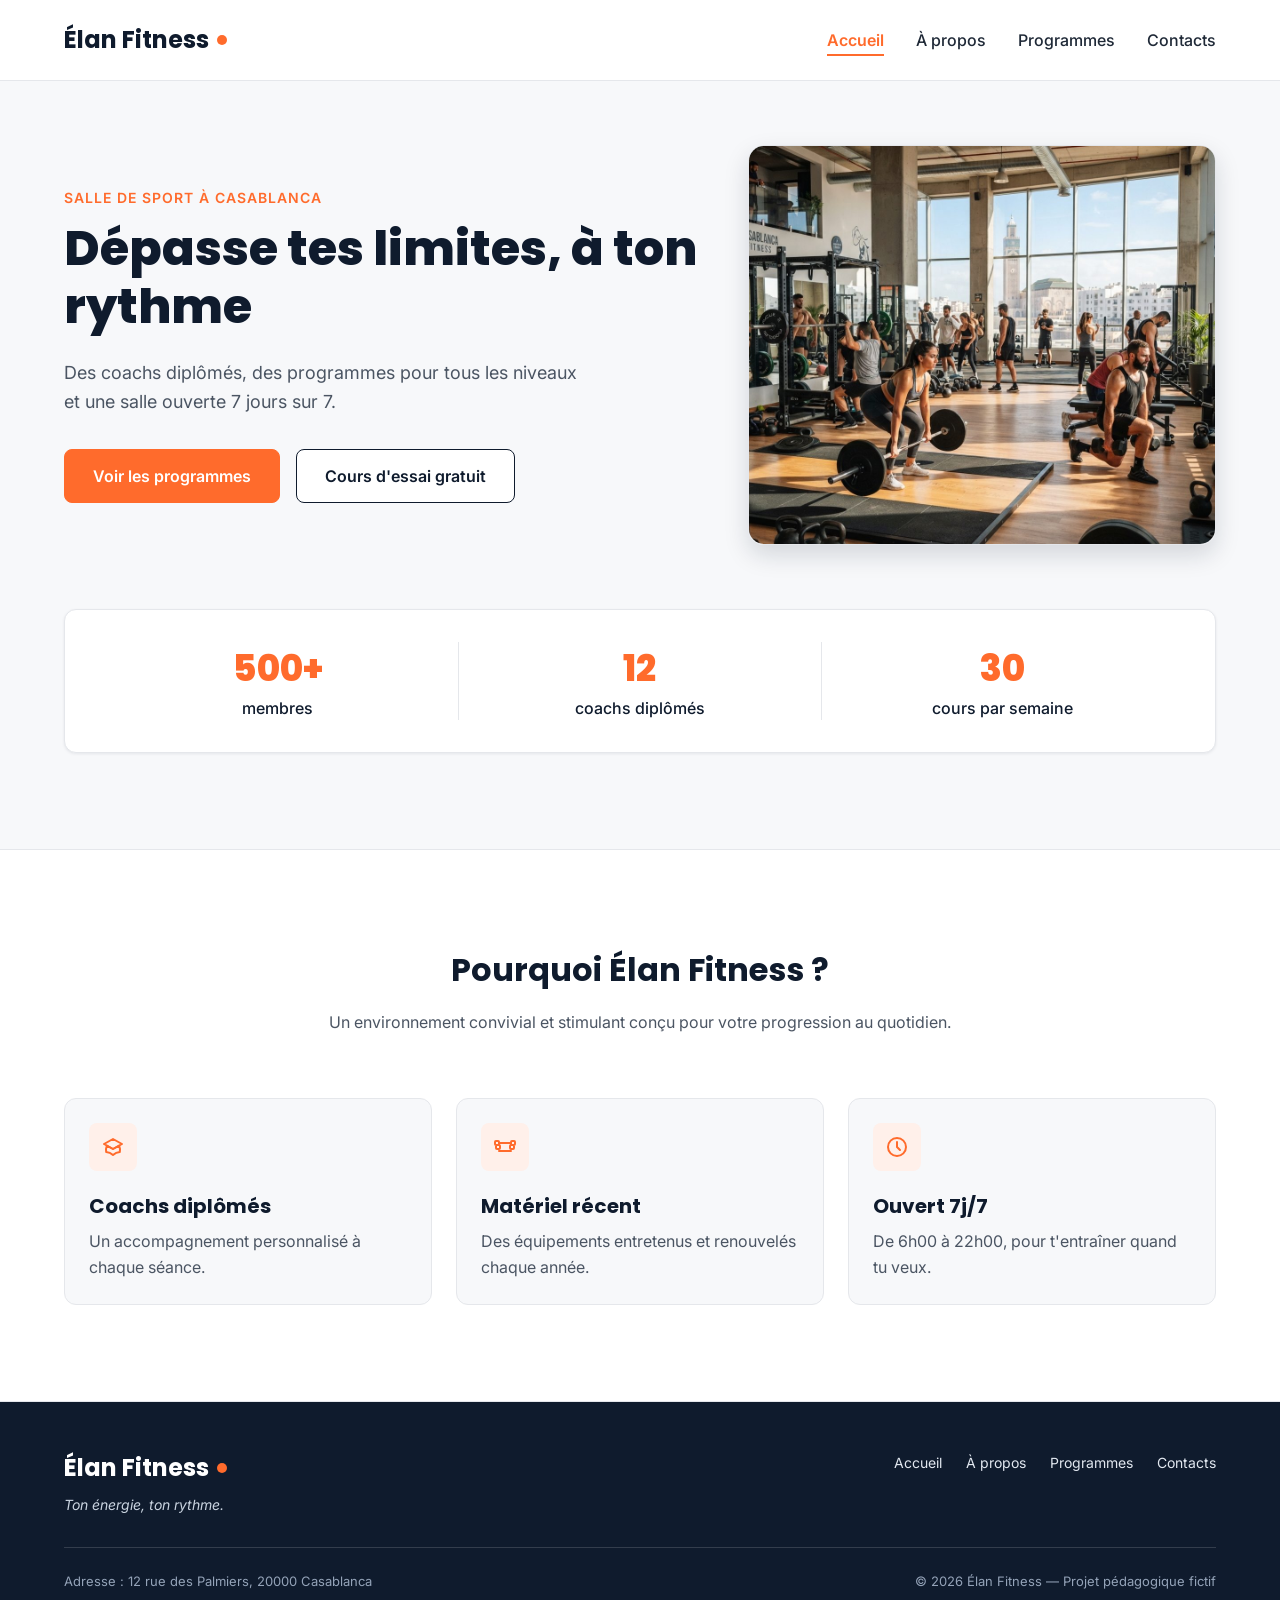
==== index.html @ f140b9de "organize web page into sections" ====
<!DOCTYPE html>
<html lang="fr">
<head>
  <meta charset="UTF-8">
  <meta name="viewport" content="width=device-width, initial-scale=1">
  <meta name="description" content="Élan Fitness, salle de sport à Casablanca : musculation, yoga, cardio et boxe fitness avec des coachs diplômés. Réservez votre cours d'essai gratuit.">
  <title>Élan Fitness | Salle de sport à Casablanca</title>

  <link rel="preconnect" href="https://fonts.googleapis.com">
  <link rel="preconnect" href="https://fonts.gstatic.com" crossorigin>
  <link href="https://fonts.googleapis.com/css2?family=Inter:wght@400;500;600&family=Poppins:wght@600;700;800&display=swap" rel="stylesheet">

  <link rel="stylesheet" href="style.css">
</head>

<body>
  <header class="en-tete">
    <div class="conteneur en-tete-contenu">
      <a href="#accueil" class="logo">Élan Fitness</a>

      <nav aria-label="Navigation principale">
        <ul class="menu">
          <li><a href="#accueil" class="lien-actif">Accueil</a></li>
          <li><a href="apropos.html">À propos</a></li>
          <li><a href="programmes.html">Programmes</a></li>
          <li><a href="contact.html">Contacts</a></li>
        </ul>
      </nav>
    </div>
  </header>

  <main>
    <section id="accueil" class="hero">
      <div class="conteneur">

        <div class="hero-contenu">
          <div class="hero-texte">
            <p class="sur-titre">Salle de sport à Casablanca</p>
            <h1>Dépasse tes limites, à ton rythme</h1>
            <p class="hero-description">
              Des coachs diplômés, des programmes pour tous les niveaux et une salle ouverte 7 jours sur 7.
            </p>
            <div class="boutons">
              <a href="programmes.html" class="bouton bouton-principal">Voir les programmes</a>
              <a href="contact.html" class="bouton bouton-secondaire">Cours d'essai gratuit</a>
            </div>
          </div>

          <img class="hero-image" src="img/hero.jpg" alt="Des personnes s'entraînent dans une salle de sport lumineuse à Casablanca">
        </div>

        <div class="chiffres">
          <div class="chiffre">
            <p class="chiffre-nombre">500+</p>
            <p>membres</p>
          </div>
          <div class="chiffre">
            <p class="chiffre-nombre">12</p>
            <p>coachs diplômés</p>
          </div>
          <div class="chiffre">
            <p class="chiffre-nombre">30</p>
            <p>cours par semaine</p>
          </div>
        </div>

      </div>
    </section>

    <section class="section section-blanche">
      <div class="conteneur">

        <div class="section-titre">
          <h2>Pourquoi Élan Fitness ?</h2>
          <p>Un environnement convivial et stimulant conçu pour votre progression au quotidien.</p>
        </div>

        <div class="cartes">
          <article class="carte carte-avantage">
            <div class="icone"><img src="img/icone-coach.svg" alt=""></div>
            <h3>Coachs diplômés</h3>
            <p>Un accompagnement personnalisé à chaque séance.</p>
          </article>

          <article class="carte carte-avantage">
            <div class="icone"><img src="img/icone-materiel.svg" alt=""></div>
            <h3>Matériel récent</h3>
            <p>Des équipements entretenus et renouvelés chaque année.</p>
          </article>

          <article class="carte carte-avantage">
            <div class="icone"><img src="img/icone-horloge.svg" alt=""></div>
            <h3>Ouvert 7j/7</h3>
            <p>De 6h00 à 22h00, pour t'entraîner quand tu veux.</p>
          </article>
        </div>

      </div>
    </section>

  </main>

  <footer class="pied-de-page">
    <div class="conteneur">

      <div class="pied-haut">
        <div>
          <p class="logo logo-clair">Élan Fitness</p>
          <p class="slogan">Ton énergie, ton rythme.</p>
        </div>

        <nav aria-label="Navigation du pied de page">
          <ul class="menu menu-pied">
            <li><a href="#accueil">Accueil</a></li>
            <li><a href="apropos.html">À propos</a></li>
            <li><a href="programmes.html">Programmes</a></li>
            <li><a href="contact.html">Contacts</a></li>
          </ul>
        </nav>
      </div>

      <div class="pied-bas">
        <p>Adresse : 12 rue des Palmiers, 20000 Casablanca</p>
        <p>&copy; 2026 Élan Fitness — Projet pédagogique fictif</p>
      </div>

    </div>
  </footer>

</body>
</html>
---- style.css ----
* {
  box-sizing: border-box;
  margin: 0;
  padding: 0;
}

html {
  scroll-behavior: smooth;
}

body {
  font-family: 'Inter', Arial, sans-serif;
  font-size: 16px;
  line-height: 1.5;
  color: #1F2937;
  background-color: #F7F8FA;
}

h1, h2, h3, h4 {
  font-family: 'Poppins', Arial, sans-serif;
  color: #0F1B2D;
}

a {
  color: inherit;
  text-decoration: none;
}

ul {
  list-style: none;
}

img {
  display: block;
  max-width: 100%;
}

a:focus-visible,
button:focus-visible {
  outline: 3px solid #FF6B2C;
  outline-offset: 2px;
}

.conteneur {
  width: 100%;
  max-width: 1200px;
  margin: 0 auto;
  padding: 0 24px;
}

.section {
  padding: 96px 0;
}

.section-blanche {
  background-color: #FFFFFF;
  border-top: 1px solid #E5E7EB;
  border-bottom: 1px solid #E5E7EB;
}

.section-titre {
  max-width: 640px;
  margin: 0 auto 64px;
  text-align: center;
}

.section-titre h2 {
  font-size: 32px;
  margin-bottom: 16px;
}

.section-titre h3 {
  font-size: 26px;
  margin-bottom: 12px;
}

.section-titre p {
  color: #4B5563;
}

.sur-titre {
  font-size: 14px;
  font-weight: 600;
  color: #FF6B2C;
  text-transform: uppercase;
  letter-spacing: 1px;
  margin-bottom: 12px;
}

.bouton {
  display: inline-block;
  padding: 14px 28px;
  border-radius: 8px;
  font-size: 16px;
  font-weight: 600;
  text-align: center;
  cursor: pointer;
}

.bouton-principal {
  background-color: #FF6B2C;
  border: 1px solid #FF6B2C;
  color: #FFFFFF;
}

.bouton-principal:hover {
  background-color: #F05817;
}

.bouton-secondaire {
  background-color: #FFFFFF;
  border: 1px solid #0F1B2D;
  color: #0F1B2D;
}

.bouton-secondaire:hover {
  background-color: #F3F4F6;
}

.cartes {
  display: flex;
  gap: 24px;
}

.carte {
  flex: 1;
  background-color: #FFFFFF;
  border: 1px solid #E5E7EB;
  border-radius: 12px;
  box-shadow: 0 1px 3px rgba(15, 27, 45, 0.08);
}

.icone {
  width: 48px;
  height: 48px;
  background-color: #FFF0EA;
  border-radius: 8px;
  display: flex;
  align-items: center;
  justify-content: center;
}

.icone img {
  width: 24px;
  height: 24px;
}

.icone-petite {
  width: 32px;
  height: 32px;
  border-radius: 50%;
}

.icone-petite img {
  width: 16px;
  height: 16px;
}

.en-tete {
  position: sticky;
  top: 0;
  z-index: 10;
  background-color: #FFFFFF;
  border-bottom: 1px solid #E5E7EB;
}

.en-tete-contenu {
  height: 80px;
  display: flex;
  align-items: center;
  justify-content: space-between;
}

.logo {
  display: flex;
  align-items: center;
  font-family: 'Poppins', Arial, sans-serif;
  font-size: 24px;
  font-weight: 700;
  color: #0F1B2D;
}

.logo::after {
  content: "";
  width: 10px;
  height: 10px;
  margin-left: 8px;
  background-color: #FF6B2C;
  border-radius: 50%;
}

.menu {
  display: flex;
  gap: 32px;
}

.menu a {
  font-weight: 500;
  padding-bottom: 4px;
  border-bottom: 2px solid transparent;
}

.menu a:hover {
  color: #FF6B2C;
}

.menu .lien-actif {
  color: #FF6B2C;
  font-weight: 600;
  border-bottom-color: #FF6B2C;
}

.hero {
  padding: 64px 0 96px;
}

.hero-contenu {
  display: flex;
  align-items: center;
  gap: 32px;
}

.hero-texte {
  flex: 7;
}

.hero-texte h1 {
  font-size: 48px;
  font-weight: 800;
  line-height: 1.2;
  margin-bottom: 24px;
}

.hero-description {
  max-width: 520px;
  font-size: 18px;
  line-height: 1.6;
  color: #4B5563;
  margin-bottom: 32px;
}

.boutons {
  display: flex;
  flex-wrap: wrap;
  gap: 16px;
}

.hero-image {
  flex: 5;
  min-width: 0;
  height: 400px;
  object-fit: cover;
  border-radius: 16px;
  border: 1px solid #E5E7EB;
  box-shadow: 0 10px 25px rgba(15, 27, 45, 0.15);
}

.chiffres {
  display: flex;
  margin-top: 64px;
  padding: 32px;
  background-color: #FFFFFF;
  border: 1px solid #E5E7EB;
  border-radius: 12px;
  box-shadow: 0 1px 3px rgba(15, 27, 45, 0.08);
}

.chiffre {
  flex: 1;
  text-align: center;
  font-weight: 500;
  color: #0F1B2D;
}

.chiffre + .chiffre {
  border-left: 1px solid #E5E7EB;
}

.chiffre-nombre {
  font-family: 'Poppins', Arial, sans-serif;
  font-size: 36px;
  font-weight: 800;
  color: #FF6B2C;
}

.carte-avantage {
  padding: 24px;
  background-color: #F7F8FA;
  box-shadow: none;
}

.carte-avantage .icone {
  margin-bottom: 20px;
}

.carte-avantage h3 {
  font-size: 20px;
  margin-bottom: 8px;
}

.carte-avantage p {
  color: #4B5563;
  line-height: 1.6;
}

.apropos-contenu {
  display: flex;
  align-items: center;
  gap: 64px;
}

.apropos-texte {
  flex: 7;
}

.apropos-texte h2 {
  font-size: 36px;
  line-height: 1.2;
  margin-bottom: 20px;
}

.apropos-texte p {
  color: #4B5563;
  line-height: 1.7;
  margin-bottom: 16px;
}

.valeurs {
  display: flex;
  gap: 16px;
  margin-top: 32px;
}

.valeur {
  flex: 1;
  display: flex;
  align-items: center;
  gap: 12px;
  padding: 12px 16px;
  background-color: #FFFFFF;
  border: 1px solid #E5E7EB;
  border-radius: 12px;
  font-family: 'Poppins', Arial, sans-serif;
  font-size: 14px;
  font-weight: 600;
  color: #0F1B2D;
}

.apropos-image {
  flex: 5;
  min-width: 0;
  height: 360px;
  object-fit: cover;
  border-radius: 16px;
  box-shadow: 0 10px 25px rgba(15, 27, 45, 0.15);
}

.carte-programme {
  display: flex;
  flex-direction: column;
  overflow: hidden;
}

.carte-programme > img {
  width: 100%;
  height: 200px;
  object-fit: cover;
}

.programme-corps {
  flex: 1;
  display: flex;
  flex-direction: column;
  padding: 20px;
}

.programme-corps h3 {
  font-size: 20px;
  margin-bottom: 8px;
}

.programme-corps p {
  font-size: 15px;
  color: #4B5563;
}

.etiquette {
  align-self: flex-start;
  padding: 4px 10px;
  margin-bottom: 12px;
  border-radius: 6px;
  font-size: 12px;
  font-weight: 600;
}

.etiquette-orange {
  background-color: #FFEDE5;
  color: #C2410C;
}

.etiquette-bleue {
  background-color: #DBEAFE;
  color: #1D4ED8;
}

.etiquette-verte {
  background-color: #D1FAE5;
  color: #047857;
}

.programme-corps .duree {
  display: flex;
  align-items: center;
  gap: 8px;
  margin-top: auto;
  padding-top: 16px;
  border-top: 1px solid #E5E7EB;
  font-size: 13px;
  font-weight: 600;
  color: #0F1B2D;
}

.programme-corps h3 + p {
  margin-bottom: 16px;
}

.duree img {
  width: 16px;
  height: 16px;
}

.formules {
  margin-top: 96px;
}

.formule {
  position: relative;
  display: flex;
  flex-direction: column;
  padding: 28px;
}

.formule h4 {
  font-size: 20px;
}

.prix {
  margin: 8px 0 16px;
  font-family: 'Poppins', Arial, sans-serif;
  font-size: 30px;
  font-weight: 800;
  color: #FF6B2C;
}

.prix span {
  font-family: 'Inter', Arial, sans-serif;
  font-size: 16px;
  font-weight: 500;
  color: #4B5563;
}

.prix-note {
  margin: -8px 0 16px;
  font-size: 13px;
  color: #4B5563;
}

.formule-liste {
  flex: 1;
  margin-bottom: 24px;
}

.formule-liste li {
  padding-left: 28px;
  margin-bottom: 12px;
  font-size: 15px;
  background-image: url('img/icone-check.svg');
  background-repeat: no-repeat;
  background-position: left center;
  background-size: 16px;
}

.formule .bouton {
  display: block;
}

.formule-populaire {
  border: 2px solid #FF6B2C;
  box-shadow: 0 10px 25px rgba(255, 107, 44, 0.2);
}

.badge-populaire {
  position: absolute;
  top: -14px;
  left: 50%;
  transform: translateX(-50%);
  padding: 4px 14px;
  background-color: #FF6B2C;
  border-radius: 999px;
  font-size: 12px;
  font-weight: 700;
  text-transform: uppercase;
  color: #FFFFFF;
}

.pied-de-page {
  padding: 48px 0 32px;
  background-color: #0F1B2D;
  color: #FFFFFF;
}

.pied-haut {
  display: flex;
  justify-content: space-between;
  align-items: flex-start;
  padding-bottom: 32px;
  border-bottom: 1px solid rgba(255, 255, 255, 0.15);
}

.logo-clair {
  color: #FFFFFF;
}

.slogan {
  margin-top: 8px;
  font-size: 14px;
  font-style: italic;
  color: #CBD5E1;
}

.menu-pied {
  gap: 24px;
}

.menu-pied a {
  font-size: 14px;
  font-weight: 400;
  color: #E2E8F0;
}

.pied-bas {
  display: flex;
  justify-content: space-between;
  margin-top: 24px;
  font-size: 13px;
  color: #94A3B8;
}
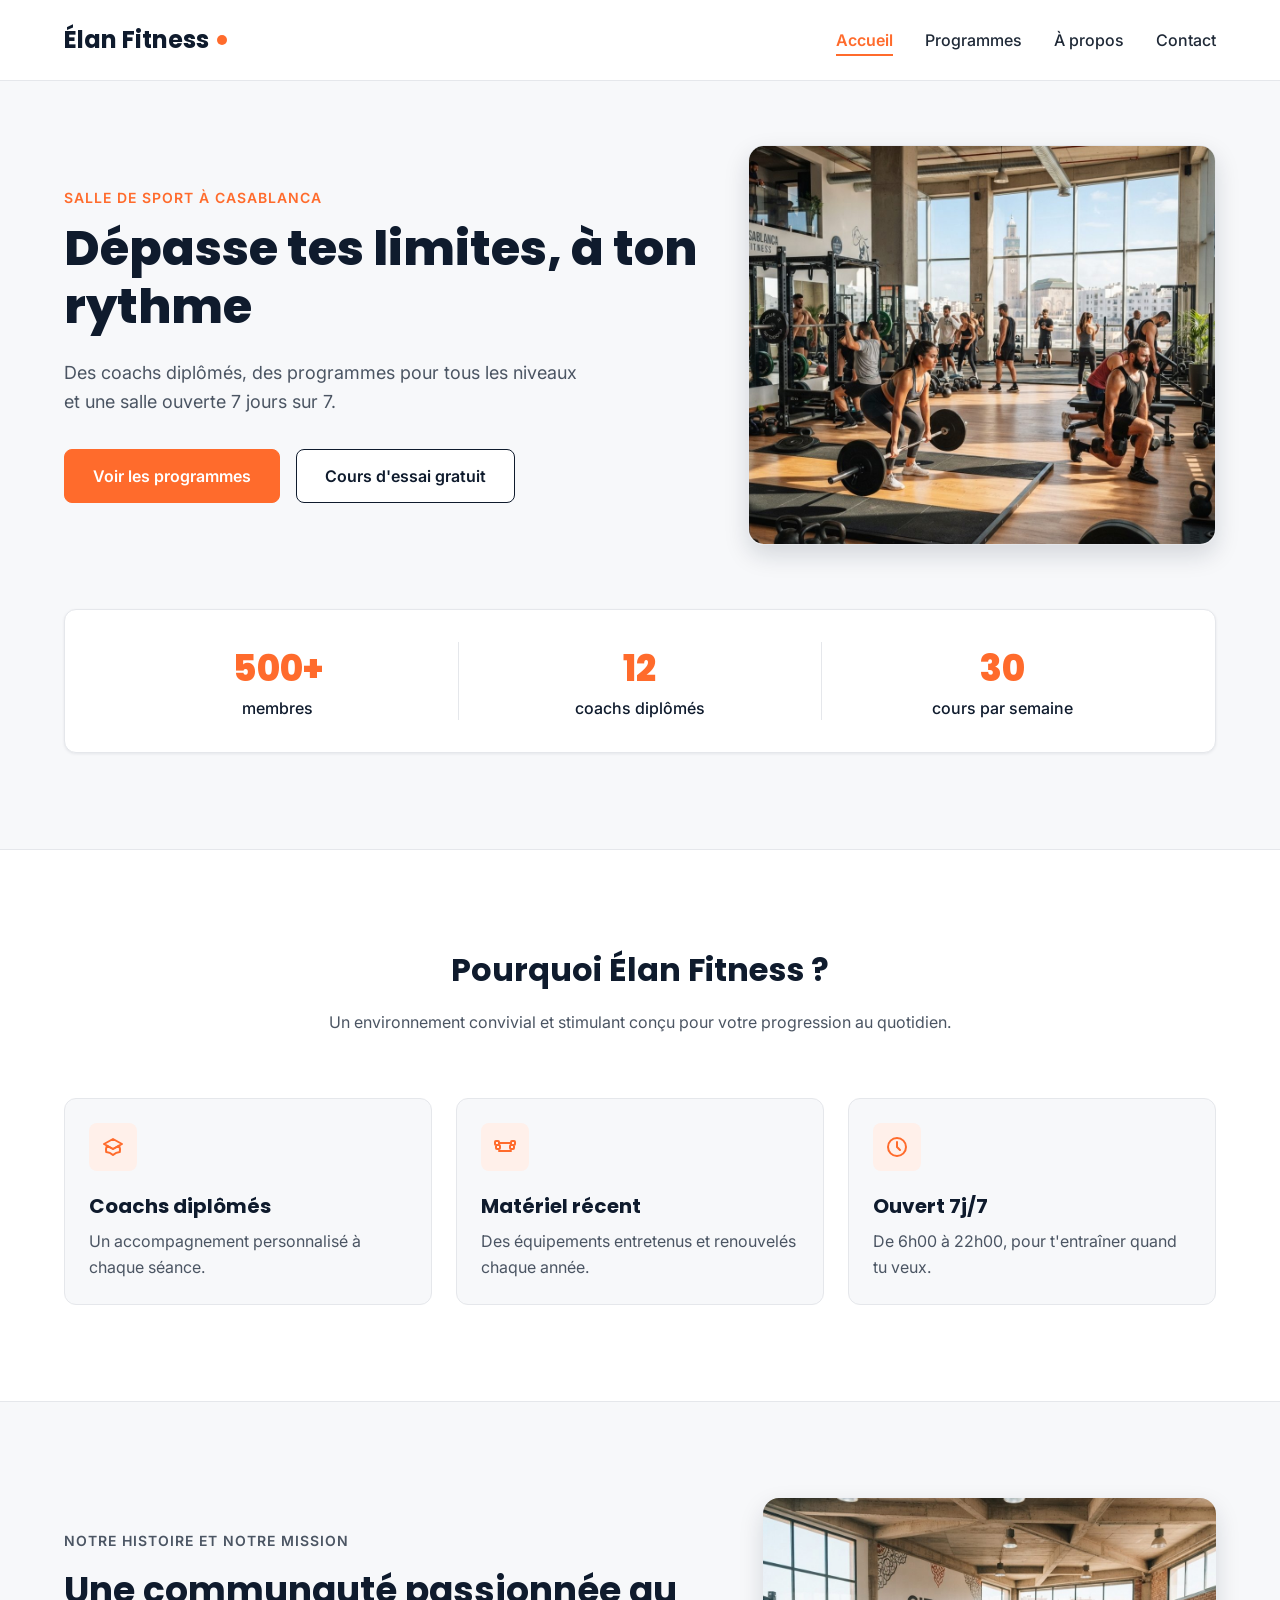
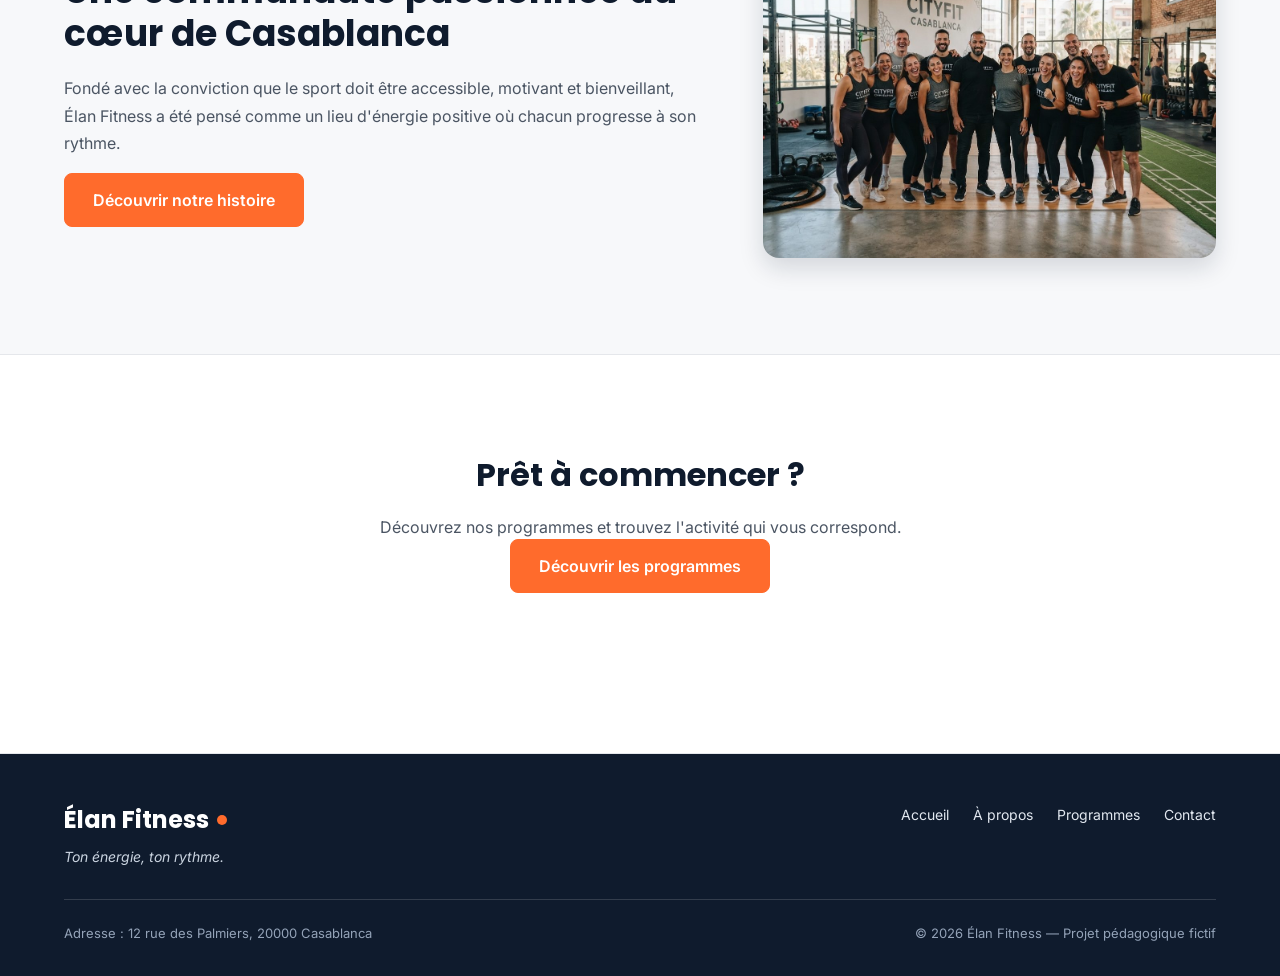
==== commit 57030387: "modify project files" ====
--- a/index.html
+++ b/index.html
@@ -3,8 +3,10 @@
 <head>
   <meta charset="UTF-8">
   <meta name="viewport" content="width=device-width, initial-scale=1">
-  <meta name="description" content="Élan Fitness, salle de sport à Casablanca : musculation, yoga, cardio et boxe fitness avec des coachs diplômés. Réservez votre cours d'essai gratuit.">
-  <title>Élan Fitness | Salle de sport à Casablanca</title>
+
+  <meta name="description" content="Élan Fitness, salle de sport à Casablanca : musculation, yoga, cardio et boxe fitness avec des coachs diplômés.">
+
+  <title>Élan Fitness | Accueil</title>
 
   <link rel="preconnect" href="https://fonts.googleapis.com">
   <link rel="preconnect" href="https://fonts.gstatic.com" crossorigin>
@@ -14,91 +16,187 @@
 </head>
 
 <body>
+
   <header class="en-tete">
     <div class="conteneur en-tete-contenu">
-      <a href="#accueil" class="logo">Élan Fitness</a>
+
+      <a href="index.html" class="logo">Élan Fitness</a>
 
       <nav aria-label="Navigation principale">
         <ul class="menu">
-          <li><a href="#accueil" class="lien-actif">Accueil</a></li>
-          <li><a href="apropos.html">À propos</a></li>
-          <li><a href="programmes.html">Programmes</a></li>
-          <li><a href="contact.html">Contacts</a></li>
+          <li>
+            <a href="index.html" class="lien-actif">Accueil</a>
+          </li>
+
+          <li>
+            <a href="programmes.html">Programmes</a>
+          </li>
+
+          <li>
+            <a href="apropos.html">À propos</a>
+          </li>
+
+          <li>
+            <a href="contact.html">Contact</a>
+          </li>
         </ul>
       </nav>
+
     </div>
   </header>
 
+
   <main>
-    <section id="accueil" class="hero">
+
+    <section class="hero">
       <div class="conteneur">
 
         <div class="hero-contenu">
+
           <div class="hero-texte">
             <p class="sur-titre">Salle de sport à Casablanca</p>
             <h1>Dépasse tes limites, à ton rythme</h1>
-            <p class="hero-description">
-              Des coachs diplômés, des programmes pour tous les niveaux et une salle ouverte 7 jours sur 7.
-            </p>
+            <p class="hero-description">Des coachs diplômés, des programmes pour tous les niveaux
+              et une salle ouverte 7 jours sur 7.</p>
+
             <div class="boutons">
               <a href="programmes.html" class="bouton bouton-principal">Voir les programmes</a>
+
               <a href="contact.html" class="bouton bouton-secondaire">Cours d'essai gratuit</a>
             </div>
-          </div>
-
-          <img class="hero-image" src="img/hero.jpg" alt="Des personnes s'entraînent dans une salle de sport lumineuse à Casablanca">
-        </div>
+
+          </div>
+
+          <img class="hero-image" src="img/hero.jpg" alt="">
+
+        </div>
+
 
         <div class="chiffres">
+
           <div class="chiffre">
             <p class="chiffre-nombre">500+</p>
             <p>membres</p>
           </div>
+
           <div class="chiffre">
             <p class="chiffre-nombre">12</p>
             <p>coachs diplômés</p>
           </div>
+
           <div class="chiffre">
             <p class="chiffre-nombre">30</p>
             <p>cours par semaine</p>
           </div>
-        </div>
-
-      </div>
-    </section>
+
+        </div>
+
+      </div>
+    </section>
+
 
     <section class="section section-blanche">
+
       <div class="conteneur">
 
         <div class="section-titre">
+
           <h2>Pourquoi Élan Fitness ?</h2>
-          <p>Un environnement convivial et stimulant conçu pour votre progression au quotidien.</p>
-        </div>
+          <p>Un environnement convivial et stimulant conçu pour votre
+            progression au quotidien.</p>
+
+        </div>
+
 
         <div class="cartes">
+
           <article class="carte carte-avantage">
-            <div class="icone"><img src="img/icone-coach.svg" alt=""></div>
+
+            <div class="icone">
+              <img src="img/icone-coach.svg" alt="">
+            </div>
+
             <h3>Coachs diplômés</h3>
+
             <p>Un accompagnement personnalisé à chaque séance.</p>
+
           </article>
 
+
           <article class="carte carte-avantage">
-            <div class="icone"><img src="img/icone-materiel.svg" alt=""></div>
+
+            <div class="icone">
+              <img src="img/icone-materiel.svg" alt="">
+            </div>
+
             <h3>Matériel récent</h3>
             <p>Des équipements entretenus et renouvelés chaque année.</p>
+
           </article>
 
+
           <article class="carte carte-avantage">
-            <div class="icone"><img src="img/icone-horloge.svg" alt=""></div>
+
+            <div class="icone">
+              <img src="img/icone-horloge.svg" alt="">
+            </div>
+
             <h3>Ouvert 7j/7</h3>
+
             <p>De 6h00 à 22h00, pour t'entraîner quand tu veux.</p>
+
           </article>
-        </div>
-
-      </div>
+
+        </div>
+
+      </div>
+
+    </section>
+
+    <section class="section">
+
+      <div class="conteneur apropos-contenu">
+
+        <div class="apropos-texte">
+
+          <p class="sur-titre">Notre histoire et notre mission</p>
+          <h2>Une communauté passionnée au cœur de Casablanca</h2>
+          <p>Fondé avec la conviction que le sport doit être accessible,
+            motivant et bienveillant, Élan Fitness a été pensé comme un
+            lieu d'énergie positive où chacun progresse à son rythme.
+          </p>
+
+          <a href="a-propos.html" class="bouton bouton-principal">
+            Découvrir notre histoire
+          </a>
+
+        </div>
+
+
+        <img class="apropos-image" src="img/equipe.jpg" alt="">
+
+      </div>
+
+    </section>
+
+    <section class="section section-blanche">
+
+      <div class="conteneur">
+
+        <div class="section-titre">
+          <h2>Prêt à commencer ?</h2>
+          <p>Découvrez nos programmes et trouvez l'activité qui vous correspond.</p>
+
+          <a href="programmes.html" class="bouton bouton-principal">Découvrir les programmes</a>
+
+        </div>
+
+      </div>
+
     </section>
 
   </main>
+
 
   <footer class="pied-de-page">
     <div class="conteneur">
@@ -111,10 +209,10 @@
 
         <nav aria-label="Navigation du pied de page">
           <ul class="menu menu-pied">
-            <li><a href="#accueil">Accueil</a></li>
+            <li><a href="index.html">Accueil</a></li>
             <li><a href="apropos.html">À propos</a></li>
             <li><a href="programmes.html">Programmes</a></li>
-            <li><a href="contact.html">Contacts</a></li>
+            <li><a href="contact.html">Contact</a></li>
           </ul>
         </nav>
       </div>
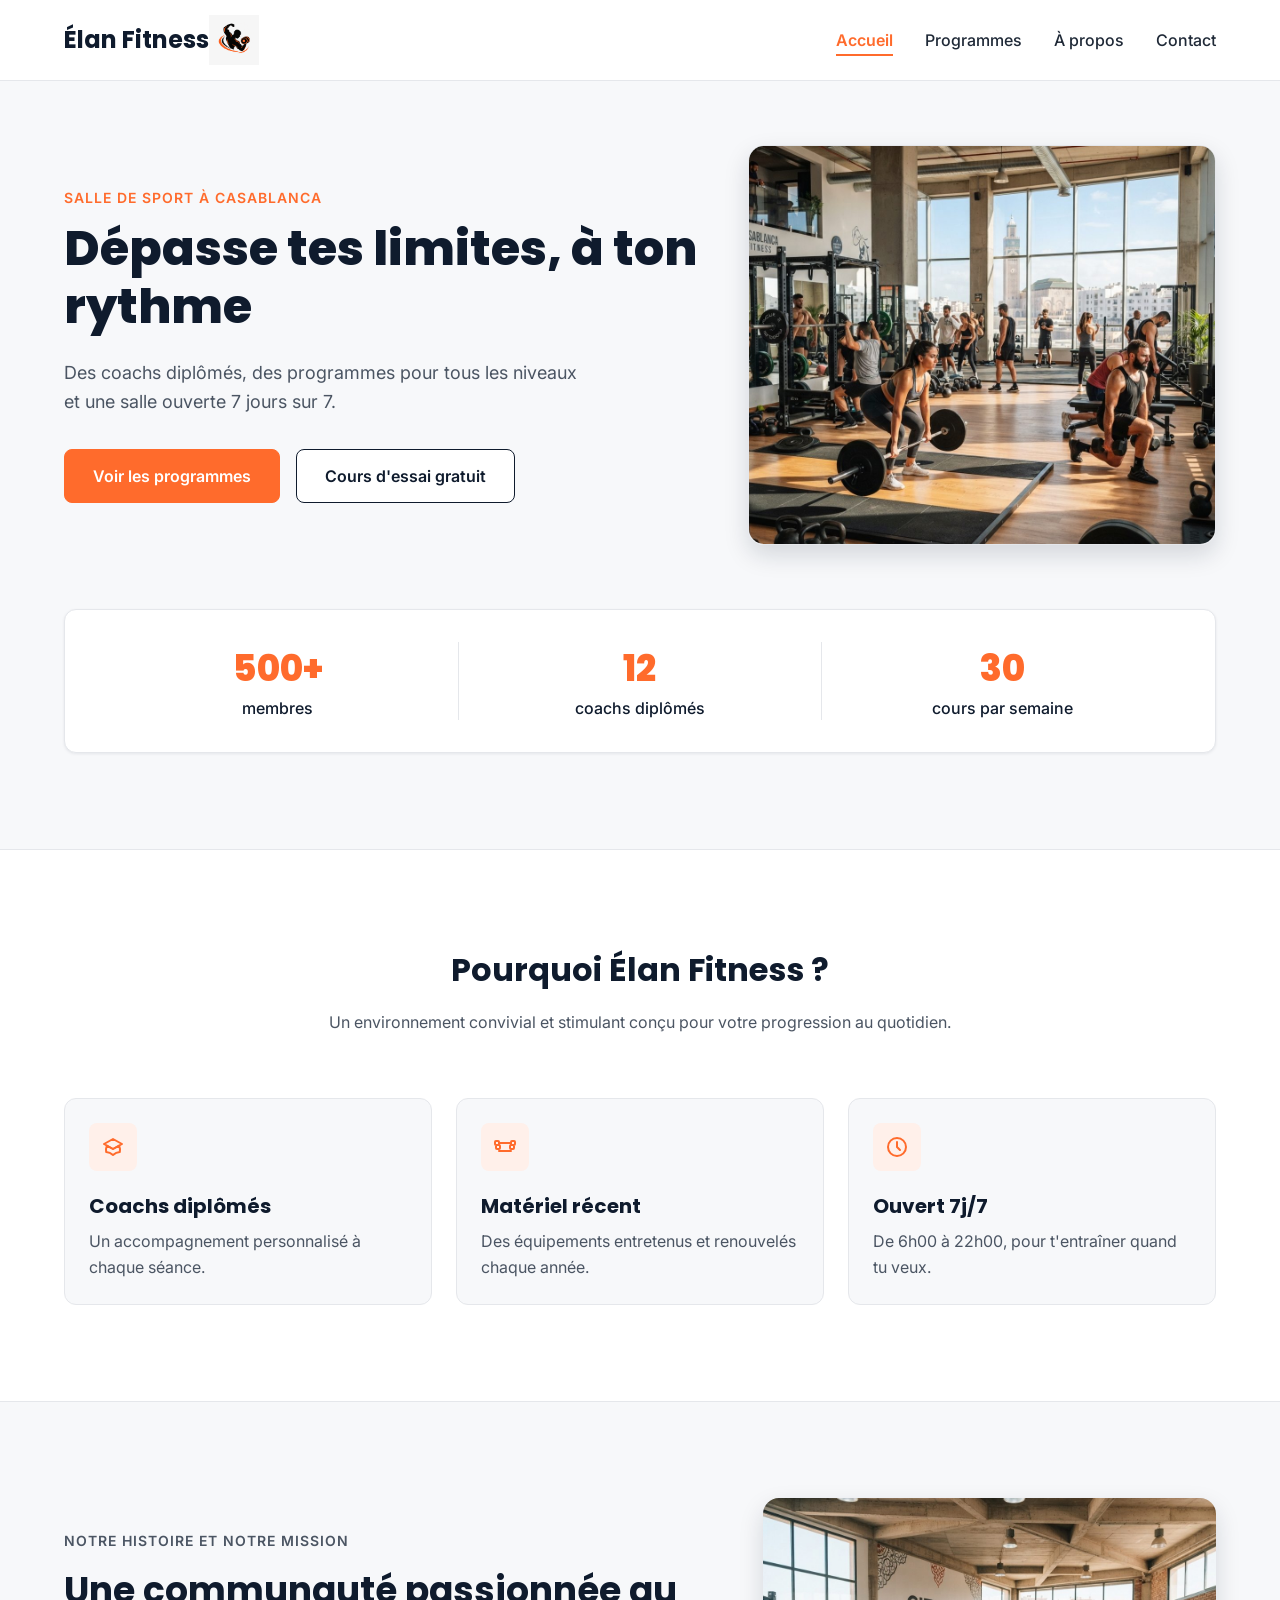
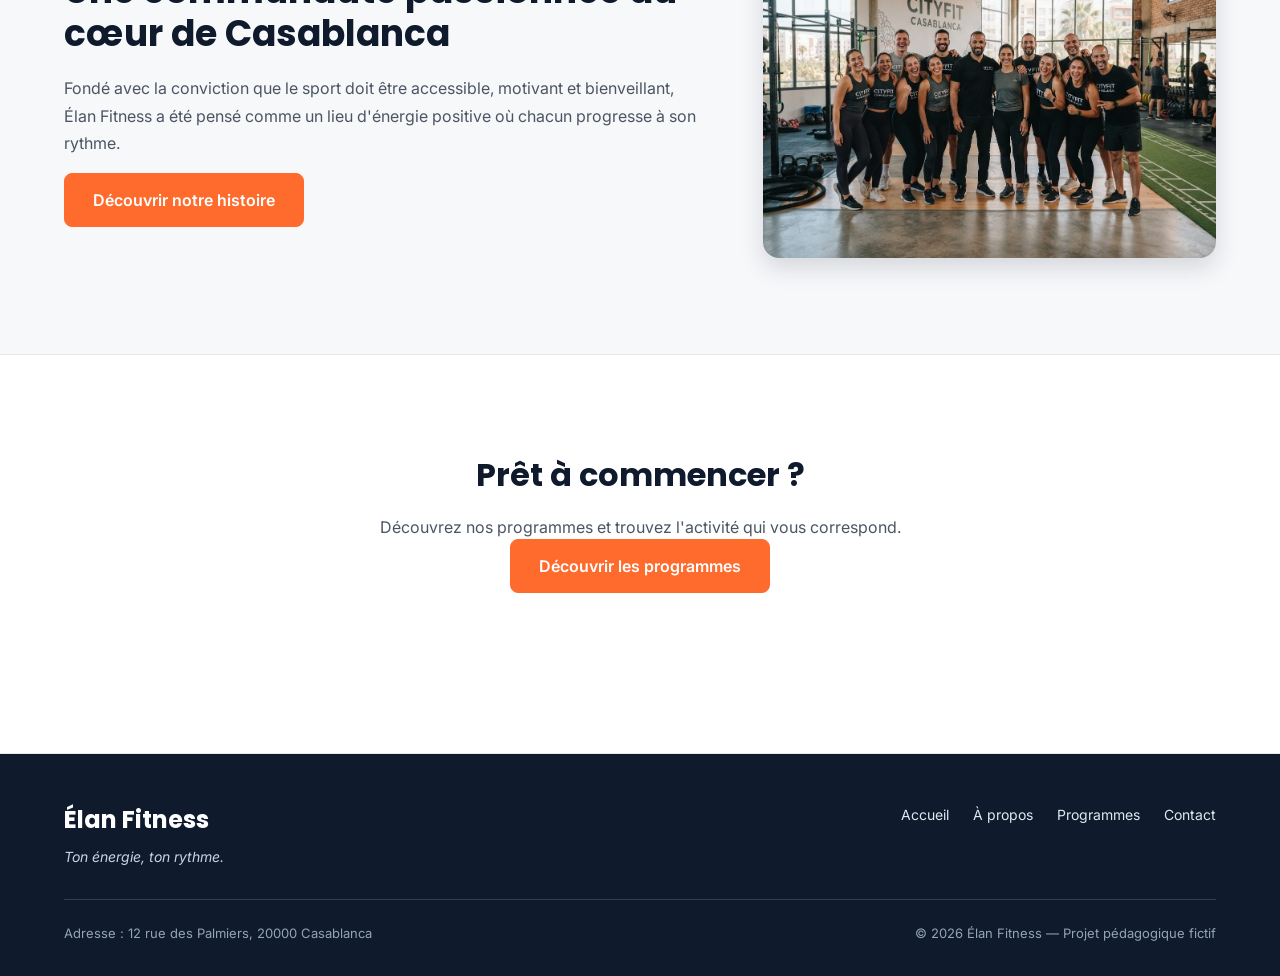
==== commit 7b14b78d: "update contact ,add logo" ====
--- a/index.html
+++ b/index.html
@@ -7,6 +7,7 @@
   <meta name="description" content="Élan Fitness, salle de sport à Casablanca : musculation, yoga, cardio et boxe fitness avec des coachs diplômés.">
 
   <title>Élan Fitness | Accueil</title>
+  <link rel="icon" type="image/x-icon" href="/img/logo.png">
 
   <link rel="preconnect" href="https://fonts.googleapis.com">
   <link rel="preconnect" href="https://fonts.gstatic.com" crossorigin>
@@ -20,7 +21,7 @@
   <header class="en-tete">
     <div class="conteneur en-tete-contenu">
 
-      <a href="index.html" class="logo">Élan Fitness</a>
+      <a href="index.html" class="logo">Élan Fitness <img class="imgL" src="img/logo.png" alt=""></a>
 
       <nav aria-label="Navigation principale">
         <ul class="menu">
--- a/style.css
+++ b/style.css
@@ -180,13 +180,9 @@
   color: #0F1B2D;
 }
 
-.logo::after {
-  content: "";
-  width: 10px;
-  height: 10px;
-  margin-left: 8px;
-  background-color: #FF6B2C;
-  border-radius: 50%;
+.imgL{
+  width: 50px;
+  height: 50px;
 }
 
 .menu {
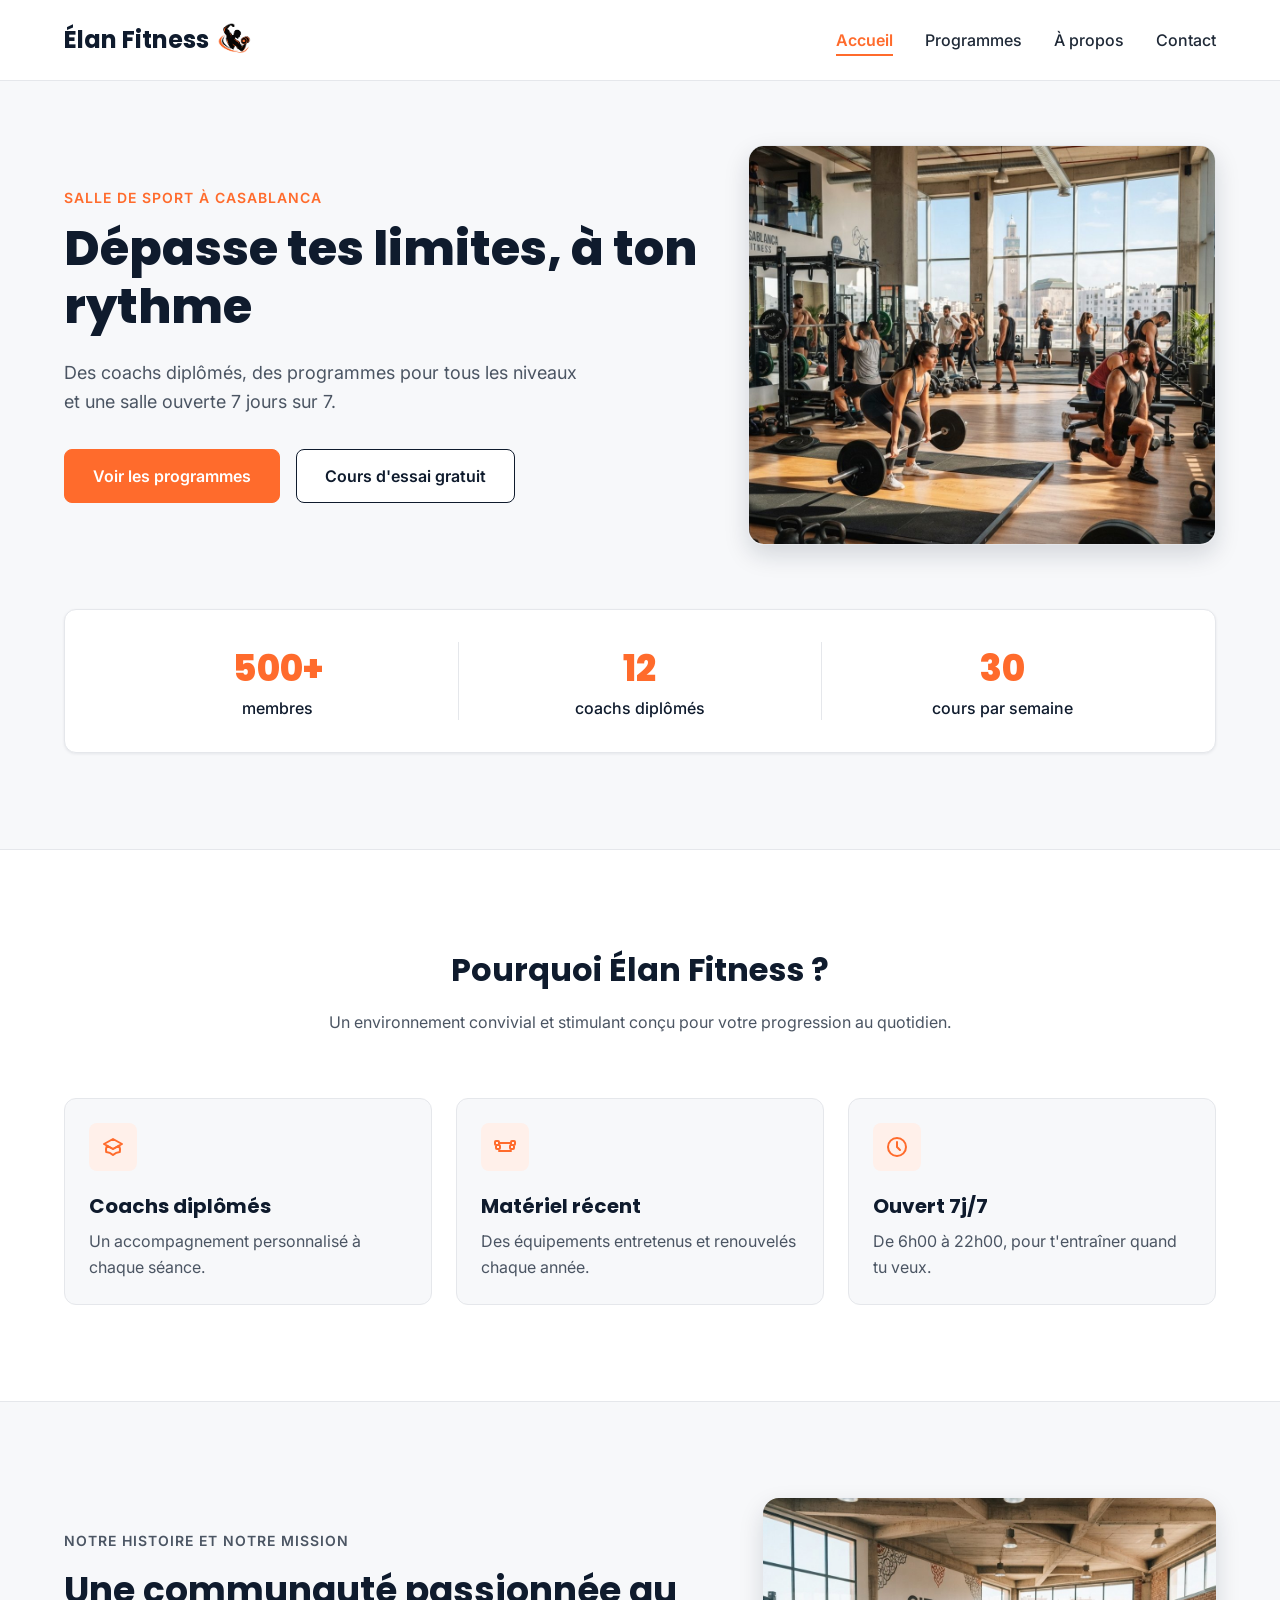
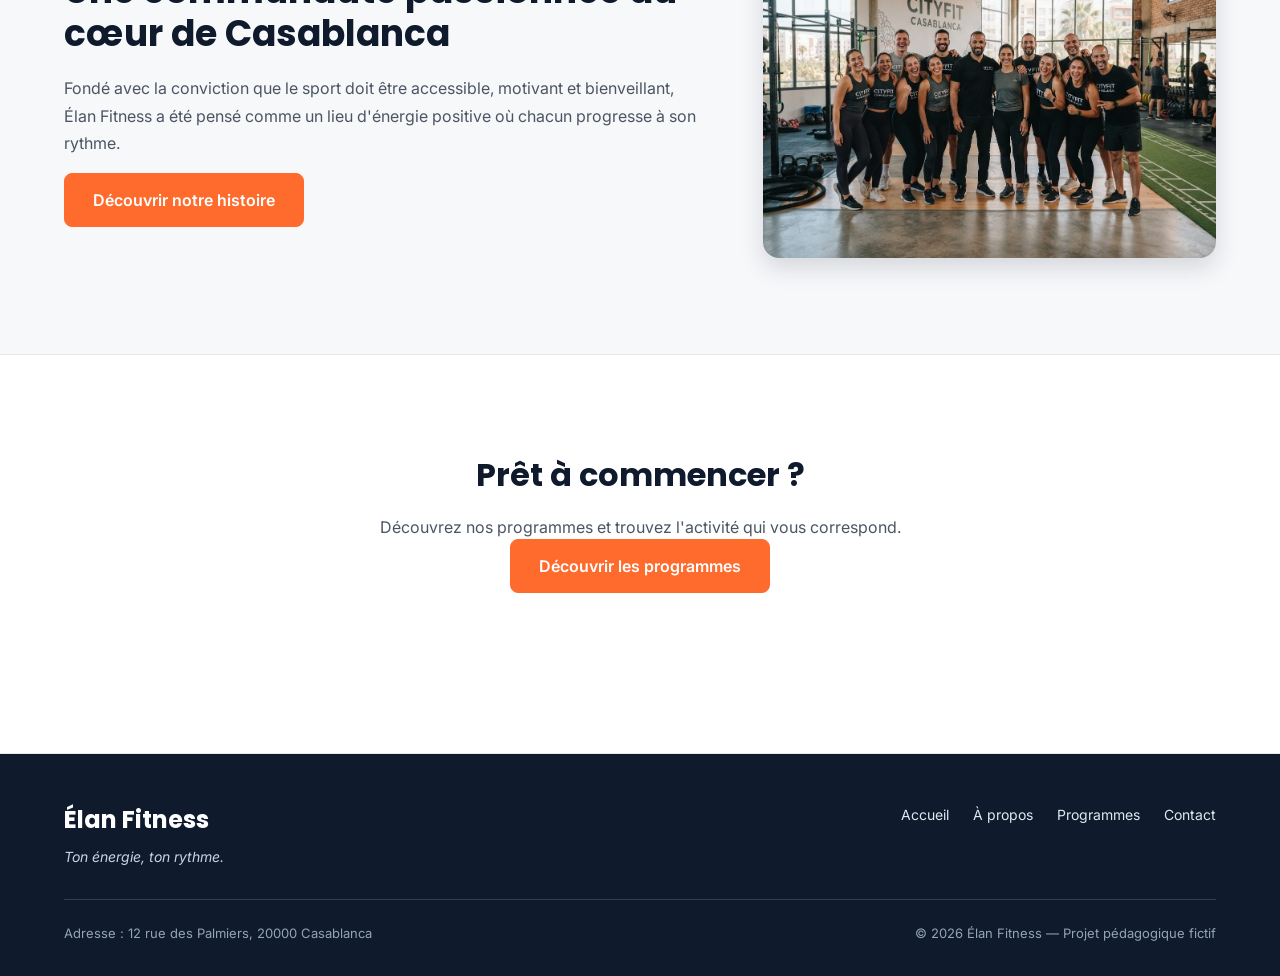
==== commit b5096a17: "fixed the logo" ====
--- a/index.html
+++ b/index.html
@@ -1,17 +1,22 @@
 <!DOCTYPE html>
 <html lang="fr">
+
 <head>
   <meta charset="UTF-8">
   <meta name="viewport" content="width=device-width, initial-scale=1">
 
-  <meta name="description" content="Élan Fitness, salle de sport à Casablanca : musculation, yoga, cardio et boxe fitness avec des coachs diplômés.">
+  <meta name="description"
+    content="Élan Fitness, salle de sport à Casablanca : musculation, yoga, cardio et boxe fitness avec des coachs diplômés.">
 
   <title>Élan Fitness | Accueil</title>
+
   <link rel="icon" type="image/x-icon" href="/img/logo.png">
 
   <link rel="preconnect" href="https://fonts.googleapis.com">
   <link rel="preconnect" href="https://fonts.gstatic.com" crossorigin>
-  <link href="https://fonts.googleapis.com/css2?family=Inter:wght@400;500;600&family=Poppins:wght@600;700;800&display=swap" rel="stylesheet">
+  <link
+    href="https://fonts.googleapis.com/css2?family=Inter:wght@400;500;600&family=Poppins:wght@600;700;800&display=swap"
+    rel="stylesheet">
 
   <link rel="stylesheet" href="style.css">
 </head>
@@ -227,4 +232,5 @@
   </footer>
 
 </body>
-</html>
+
+</html>
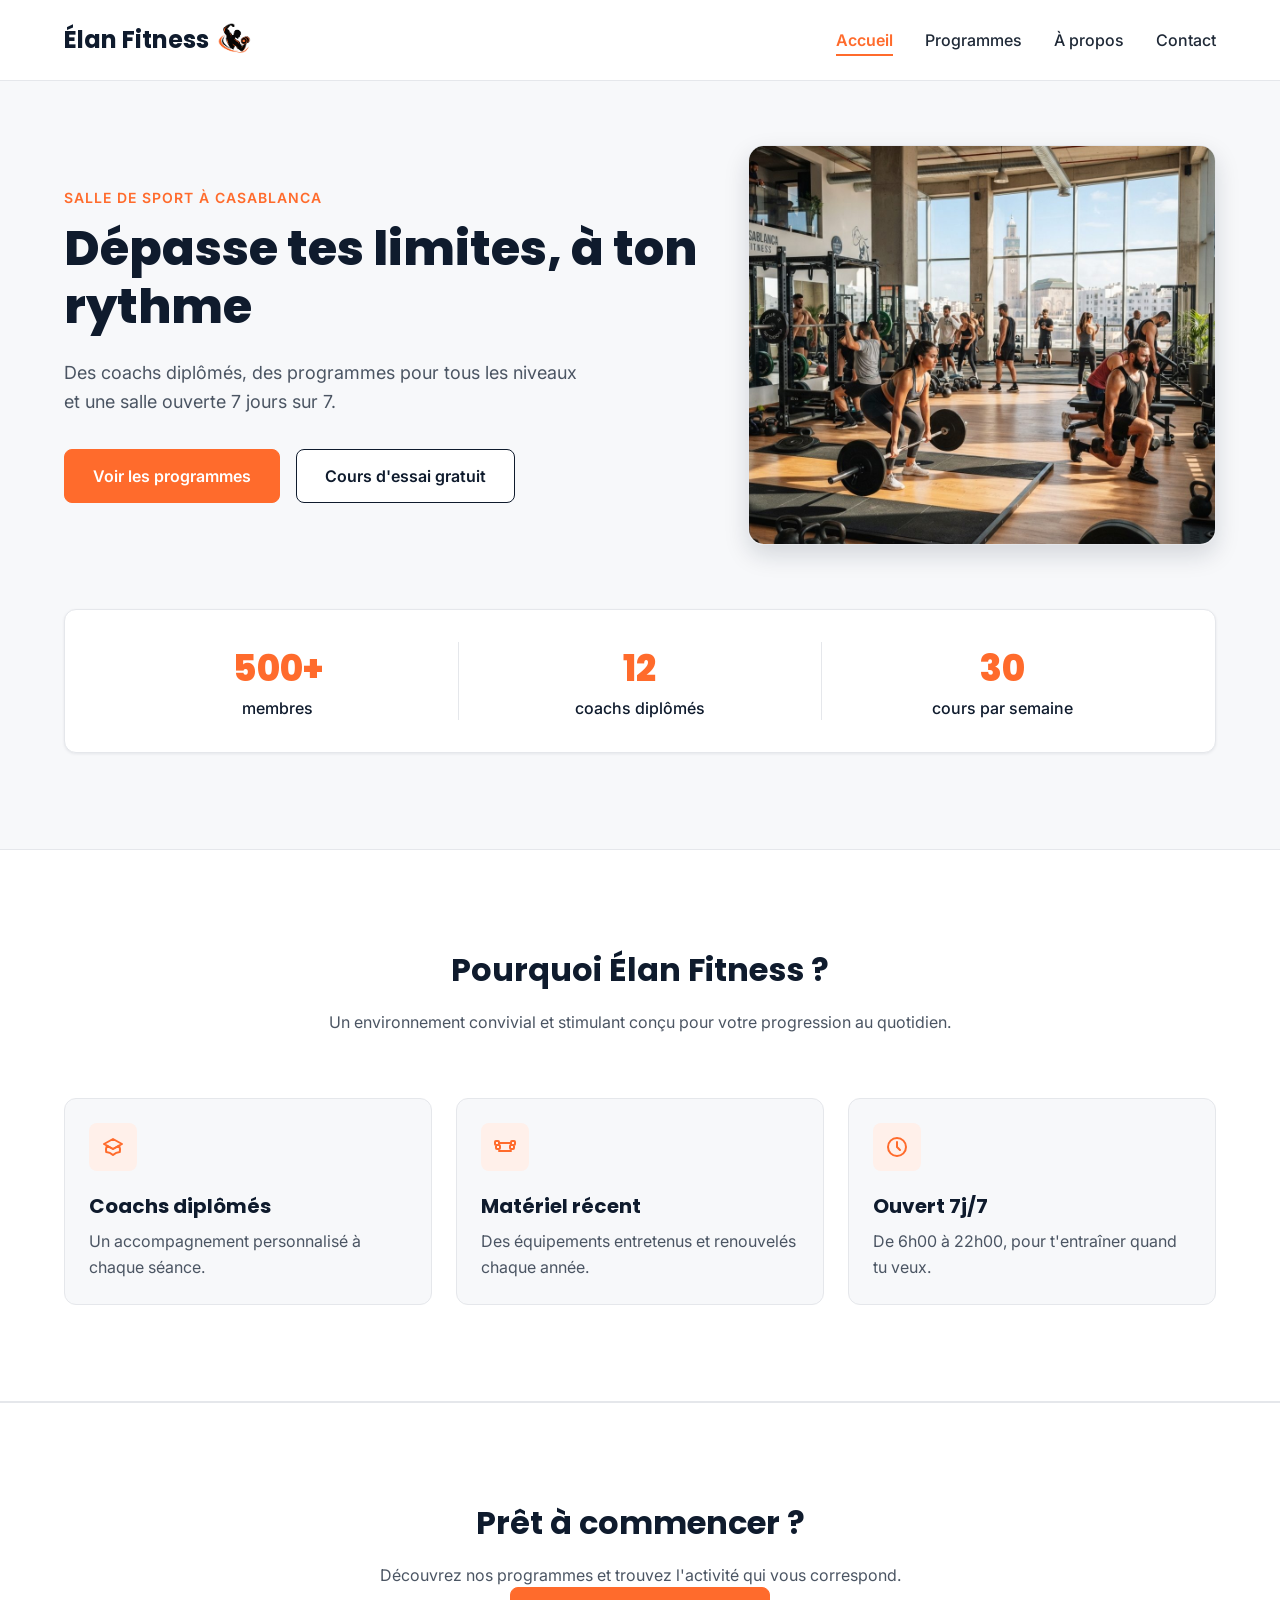
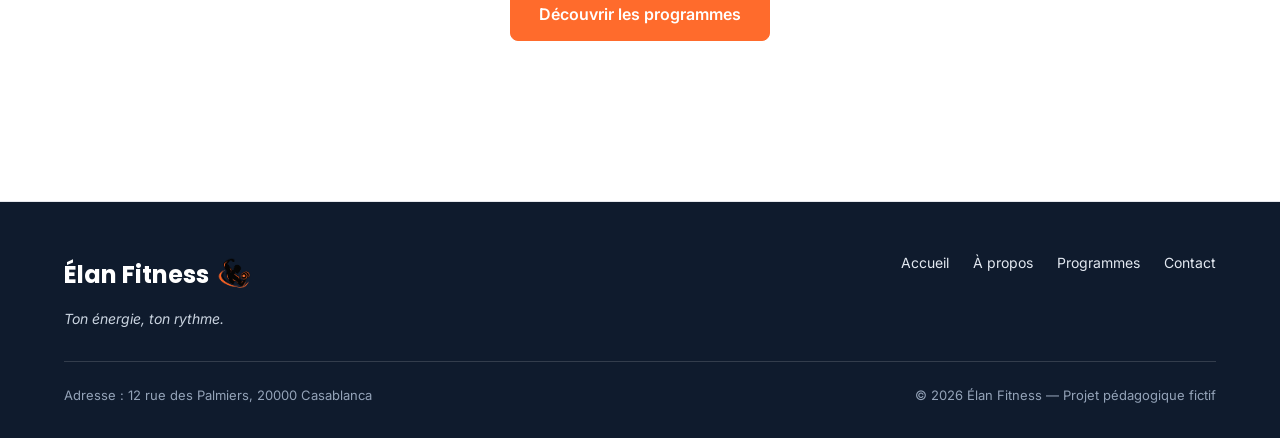
==== commit 6af12772: "adding logo in footer" ====
--- a/index.html
+++ b/index.html
@@ -159,32 +159,6 @@
 
     </section>
 
-    <section class="section">
-
-      <div class="conteneur apropos-contenu">
-
-        <div class="apropos-texte">
-
-          <p class="sur-titre">Notre histoire et notre mission</p>
-          <h2>Une communauté passionnée au cœur de Casablanca</h2>
-          <p>Fondé avec la conviction que le sport doit être accessible,
-            motivant et bienveillant, Élan Fitness a été pensé comme un
-            lieu d'énergie positive où chacun progresse à son rythme.
-          </p>
-
-          <a href="a-propos.html" class="bouton bouton-principal">
-            Découvrir notre histoire
-          </a>
-
-        </div>
-
-
-        <img class="apropos-image" src="img/equipe.jpg" alt="">
-
-      </div>
-
-    </section>
-
     <section class="section section-blanche">
 
       <div class="conteneur">
@@ -209,7 +183,7 @@
 
       <div class="pied-haut">
         <div>
-          <p class="logo logo-clair">Élan Fitness</p>
+          <p class="logo logo-clair">Élan Fitness <img class="imgL" src="img/logo.png" alt=""></p>
           <p class="slogan">Ton énergie, ton rythme.</p>
         </div>
 
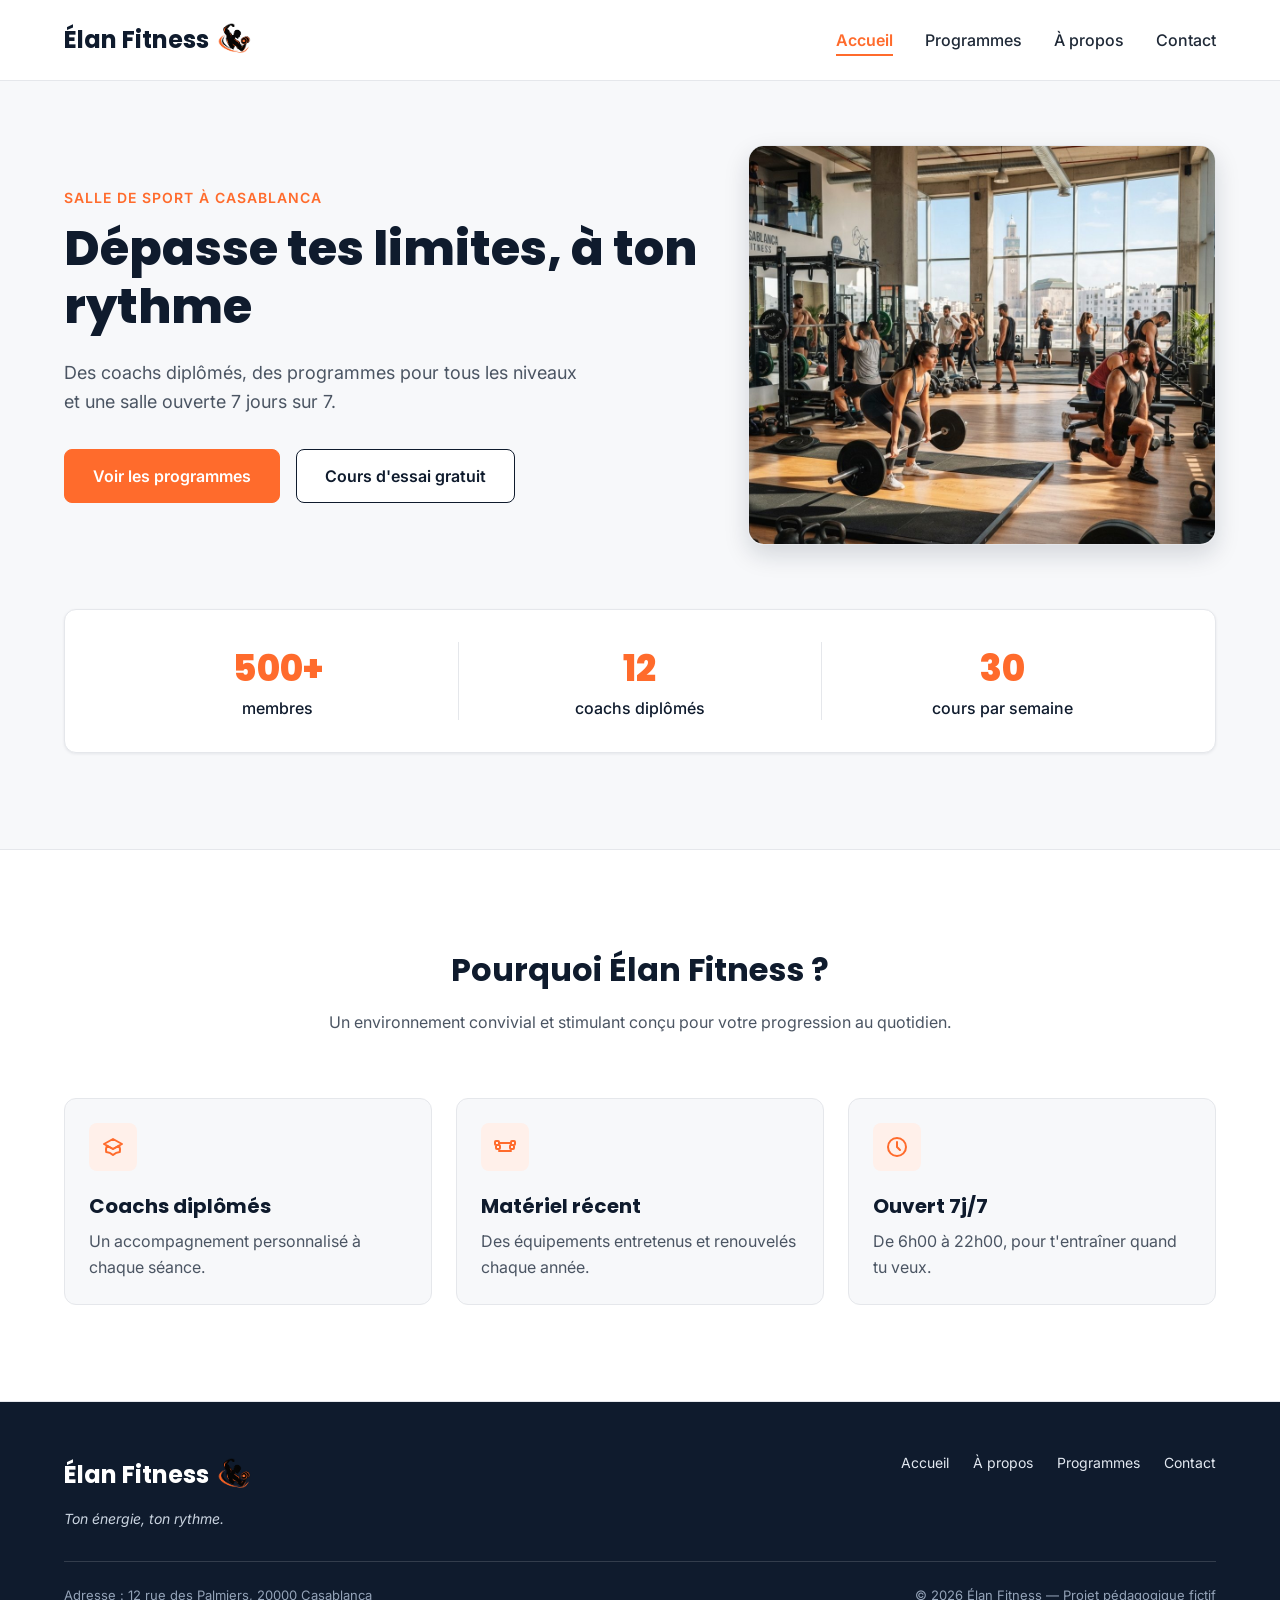
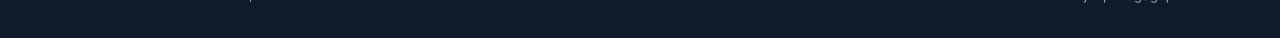
==== commit 7425b1dd: "update programmes et acceil" ====
--- a/index.html
+++ b/index.html
@@ -159,22 +159,6 @@
 
     </section>
 
-    <section class="section section-blanche">
-
-      <div class="conteneur">
-
-        <div class="section-titre">
-          <h2>Prêt à commencer ?</h2>
-          <p>Découvrez nos programmes et trouvez l'activité qui vous correspond.</p>
-
-          <a href="programmes.html" class="bouton bouton-principal">Découvrir les programmes</a>
-
-        </div>
-
-      </div>
-
-    </section>
-
   </main>
 
 
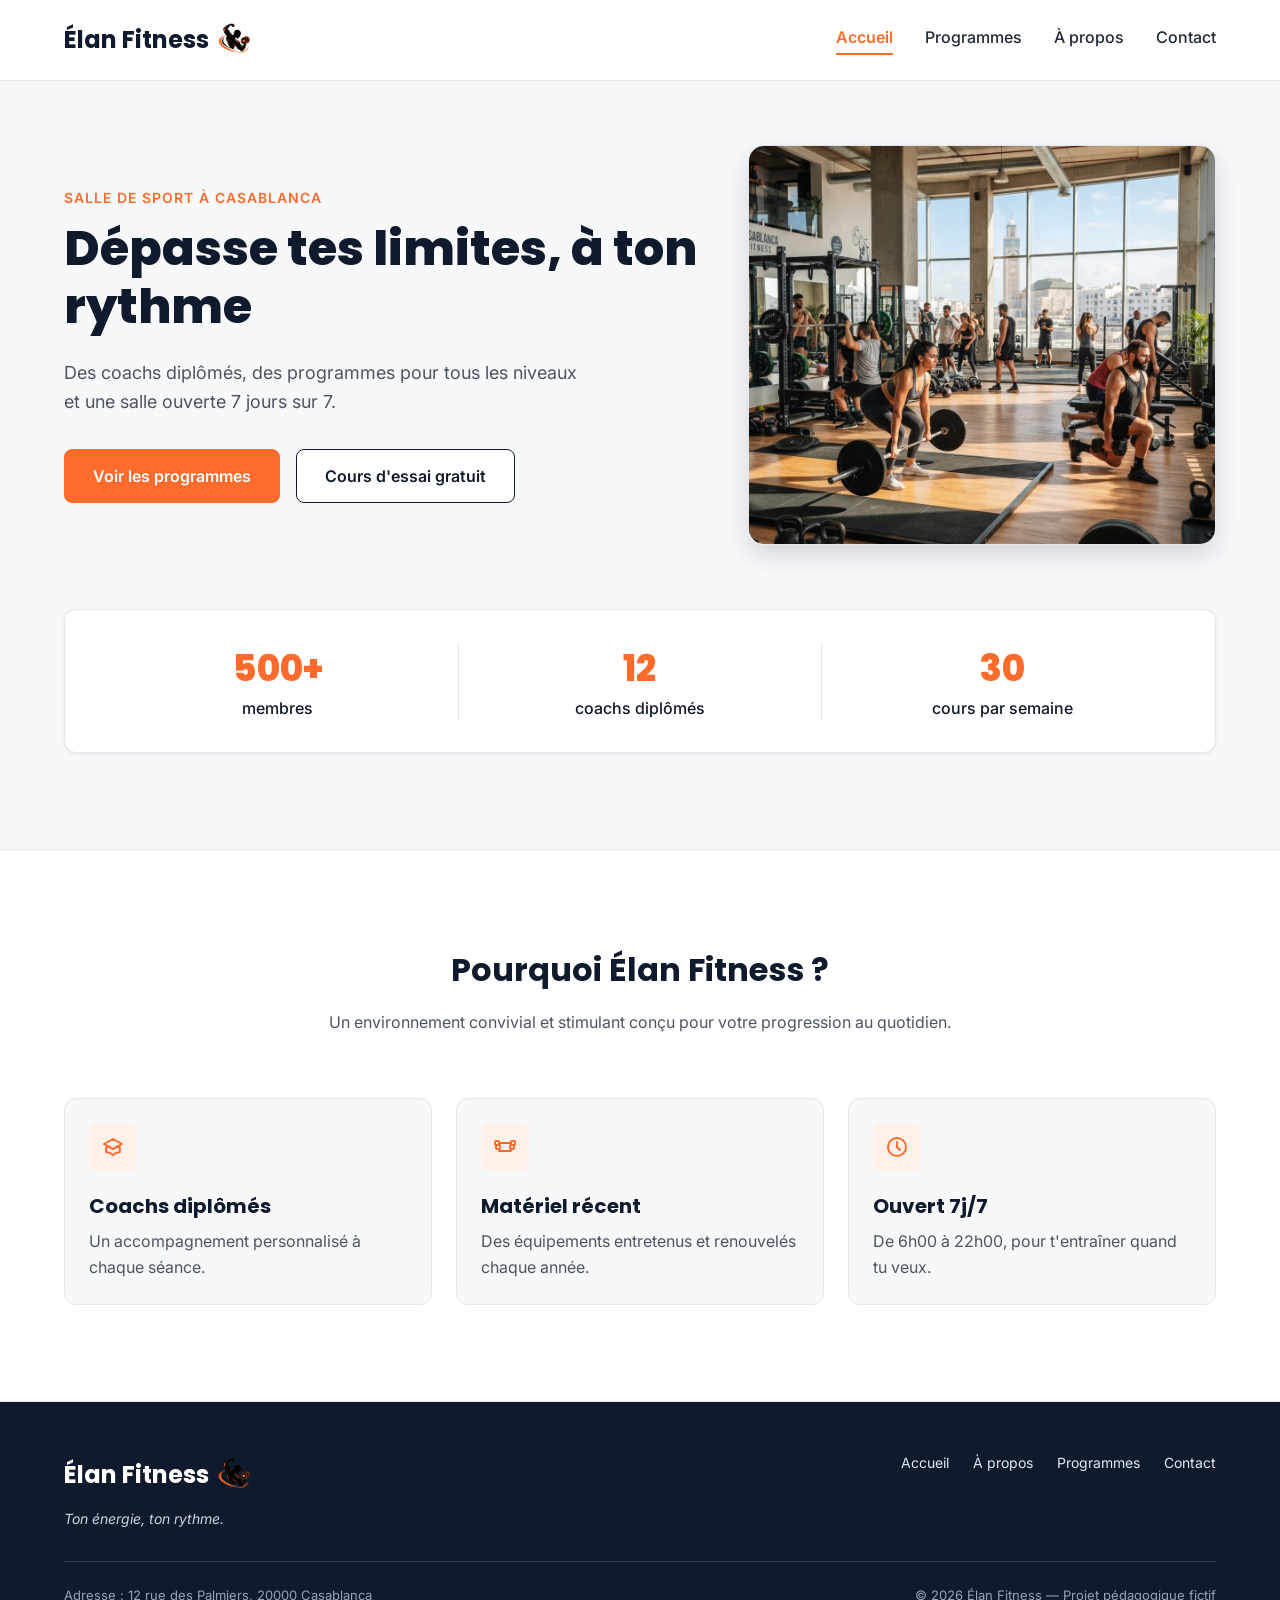
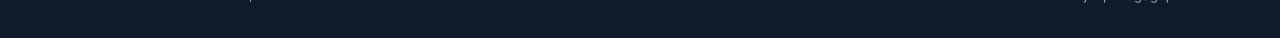
==== commit 6f51b0bb: "complete responsive design for all screens" ====
--- a/index.html
+++ b/index.html
@@ -28,8 +28,14 @@
 
       <a href="index.html" class="logo">Élan Fitness <img class="imgL" src="img/logo.png" alt=""></a>
 
+      <button class="burger" aria-label="Ouvrir le menu" aria-expanded="false" aria-controls="menu-principal"> 
+        <span></span>
+        <span></span>
+        <span></span>
+      </button>
+
       <nav aria-label="Navigation principale">
-        <ul class="menu">
+        <ul class="menu" id="menu-principal">
           <li>
             <a href="index.html" class="lien-actif">Accueil</a>
           </li>
@@ -189,6 +195,11 @@
     </div>
   </footer>
 
+  <script>
+    const burger = document.querySelector('.burger');
+    const menu = document.querySelector('#menu-principal');
+    burger.addEventListener('click', () => menu.classList.toggle('ouvert'));
+  </script>
 </body>
 
 </html>
--- a/style.css
+++ b/style.css
@@ -1,3 +1,4 @@
+
 * {
   box-sizing: border-box;
   margin: 0;
@@ -14,6 +15,9 @@
   line-height: 1.5;
   color: #1F2937;
   background-color: #F7F8FA;
+  width: 100%;
+  min-width: 0;
+  overflow-x: hidden;
 }
 
 h1, h2, h3, h4 {
@@ -124,6 +128,7 @@
 
 .carte {
   flex: 1;
+  min-width: 0;
   background-color: #FFFFFF;
   border: 1px solid #E5E7EB;
   border-radius: 12px;
@@ -138,6 +143,7 @@
   display: flex;
   align-items: center;
   justify-content: center;
+  flex-shrink: 0;
 }
 
 .icone img {
@@ -165,10 +171,11 @@
 }
 
 .en-tete-contenu {
-  height: 80px;
+  min-height: 80px;
   display: flex;
   align-items: center;
   justify-content: space-between;
+  gap: 20px;
 }
 
 .logo {
@@ -178,19 +185,23 @@
   font-size: 24px;
   font-weight: 700;
   color: #0F1B2D;
-}
-
-.imgL{
+  flex-shrink: 0;
+}
+
+.imgL {
   width: 50px;
   height: 50px;
+  object-fit: contain;
 }
 
 .menu {
   display: flex;
+  align-items: center;
   gap: 32px;
 }
 
 .menu a {
+  display: inline-block;
   font-weight: 500;
   padding-bottom: 4px;
   border-bottom: 2px solid transparent;
@@ -218,6 +229,7 @@
 
 .hero-texte {
   flex: 7;
+  min-width: 0;
 }
 
 .hero-texte h1 {
@@ -244,6 +256,7 @@
 .hero-image {
   flex: 5;
   min-width: 0;
+  width: 100%;
   height: 400px;
   object-fit: cover;
   border-radius: 16px;
@@ -263,6 +276,7 @@
 
 .chiffre {
   flex: 1;
+  min-width: 0;
   text-align: center;
   font-weight: 500;
   color: #0F1B2D;
@@ -303,32 +317,43 @@
   display: flex;
   align-items: center;
   gap: 64px;
+  width: 100%;
+  min-width: 0;
 }
 
 .apropos-texte {
   flex: 7;
+  min-width: 0;
+  max-width: 100%;
+  overflow-wrap: break-word;
 }
 
 .apropos-texte h2 {
   font-size: 36px;
   line-height: 1.2;
   margin-bottom: 20px;
+  overflow-wrap: break-word;
 }
 
 .apropos-texte p {
   color: #4B5563;
   line-height: 1.7;
   margin-bottom: 16px;
+  overflow-wrap: break-word;
 }
 
 .valeurs {
   display: flex;
+  flex-wrap: wrap;
   gap: 16px;
   margin-top: 32px;
+  width: 100%;
+  min-width: 0;
 }
 
 .valeur {
-  flex: 1;
+  flex: 1 1 150px;
+  min-width: 0;
   display: flex;
   align-items: center;
   gap: 12px;
@@ -340,11 +365,13 @@
   font-size: 14px;
   font-weight: 600;
   color: #0F1B2D;
+  overflow-wrap: anywhere;
 }
 
 .apropos-image {
   flex: 5;
   min-width: 0;
+  width: 100%;
   height: 360px;
   object-fit: cover;
   border-radius: 16px;
@@ -354,6 +381,7 @@
 .carte-programme {
   display: flex;
   flex-direction: column;
+  min-width: 0;
   overflow: hidden;
 }
 
@@ -433,6 +461,7 @@
   position: relative;
   display: flex;
   flex-direction: column;
+  min-width: 0;
   padding: 28px;
 }
 
@@ -509,6 +538,7 @@
   display: flex;
   justify-content: space-between;
   align-items: flex-start;
+  gap: 24px;
   padding-bottom: 32px;
   border-bottom: 1px solid rgba(255, 255, 255, 0.15);
 }
@@ -537,7 +567,386 @@
 .pied-bas {
   display: flex;
   justify-content: space-between;
+  gap: 16px;
   margin-top: 24px;
   font-size: 13px;
   color: #94A3B8;
 }
+
+.burger { 
+  display: none;
+  flex-direction: column;
+  justify-content: center; 
+  gap: 6px; 
+  width: 44px; 
+  height: 44px; 
+  padding: 8px; 
+  background: transparent; 
+  border: none; cursor: pointer; 
+} 
+.burger span { 
+  display: block; 
+  width: 100%; 
+  height: 3px; 
+  background-color: #1F2937; 
+  border-radius: 3px; 
+  transition: 0.3s; 
+}
+
+/* pOrdinateur */
+@media (min-width: 1024px) and (max-width: 1279px) {
+
+  .conteneur {
+    padding: 0 32px;
+  }
+
+  .menu {
+    gap: 22px;
+  }
+
+  .hero-texte h1 {
+    font-size: 42px;
+  }
+
+  .hero-image {
+    height: 360px;
+  }
+
+  .apropos-contenu {
+    gap: 36px;
+  }
+
+  .section {
+    padding: 80px 0;
+  }
+
+}
+
+/*tab*/
+@media (min-width: 768px) and (max-width: 1023px) {
+
+  .conteneur {
+    padding: 0 24px;
+  }
+
+  .en-tete-contenu {
+    height: auto;
+    min-height: 80px;
+    gap: 16px;
+    flex-wrap: wrap;
+    padding-top: 12px;
+    padding-bottom: 12px;
+  }
+
+  .logo {
+    font-size: 21px;
+  }
+
+  .imgL {
+    width: 42px;
+    height: 42px;
+  }
+
+  .menu {
+    gap: 16px;
+    flex-wrap: wrap;
+  }
+
+  .menu a {
+    font-size: 14px;
+  }
+
+  .hero {
+    padding: 56px 0 72px;
+  }
+
+  .hero-contenu {
+    gap: 24px;
+  }
+
+  .hero-texte h1 {
+    font-size: 36px;
+  }
+
+  .hero-description {
+    font-size: 16px;
+  }
+
+  .hero-image {
+    height: 320px;
+  }
+
+  .chiffres {
+    margin-top: 40px;
+    padding: 24px 16px;
+  }
+
+  .chiffre-nombre {
+    font-size: 30px;
+  }
+
+  .section {
+    padding: 72px 0;
+  }
+
+  .section-titre {
+    margin-bottom: 40px;
+  }
+
+  .cartes {
+    gap: 16px;
+  }
+
+  .carte-avantage {
+    padding: 18px;
+  }
+
+  .apropos-contenu {
+    gap: 28px;
+  }
+
+  .apropos-texte h2 {
+    font-size: 30px;
+  }
+
+  .apropos-image {
+    height: 300px;
+  }
+
+  .valeurs {
+    flex-wrap: wrap;
+  }
+
+  .pied-haut {
+    gap: 24px;
+  }
+
+  .menu-pied {
+    flex-wrap: wrap;
+    gap: 16px;
+  }
+
+}
+
+/* phone */
+@media (max-width: 767px) {
+
+  .conteneur {
+    width: 100%;
+    max-width: 100%;
+    padding-left: 16px;
+    padding-right: 16px;
+  }
+
+  .section {
+    padding: 56px 0;
+  }
+
+  .en-tete-contenu {
+    position: relative;
+    height: auto;
+    min-height: 80px;
+    padding-top: 12px;
+    padding-bottom: 12px;
+    display: flex;
+    flex-direction: row;
+    justify-content: space-between;
+    align-items: center;
+    flex-wrap: nowrap;
+    gap: 12px;
+  }
+
+  .logo {
+    font-size: 22px;
+  }
+
+  .imgL {
+    width: 40px;
+    height: 40px;
+  }
+
+  .burger {
+    display: flex;
+    flex-direction: column;
+    justify-content: center;
+    align-items: center;
+    gap: 6px;
+    width: 44px;
+    height: 44px;
+    padding: 8px;
+    flex-shrink: 0;
+    background: transparent;
+    border: none;
+    cursor: pointer;
+  }
+
+  .burger span {
+    display: block;
+    width: 100%;
+    height: 3px;
+    background-color: #1F2937;
+    border-radius: 3px;
+    transition: 0.3s;
+  }
+
+  .en-tete-contenu nav {
+    position: absolute;
+    top: 100%;
+    left: 0;
+    right: 0;
+    width: 100%;
+    z-index: 1000;
+  }
+
+  .en-tete-contenu .menu {
+    display: none;
+    flex-direction: column;
+    align-items: stretch;
+    gap: 0;
+    width: 100%;
+    padding: 10px 16px;
+    background-color: #FFFFFF;
+    box-shadow: 0 8px 16px rgba(0, 0, 0, 0.1);
+  }
+
+  .en-tete-contenu .menu.ouvert {
+    display: flex;
+  }
+
+  .en-tete-contenu .menu li {
+    width: 100%;
+  }
+
+  .en-tete-contenu .menu a {
+    display: block;
+    padding: 14px 8px;
+    font-size: 14px;  
+  }
+
+  .burger.actif span:nth-child(1) {
+    transform: translateY(9px) rotate(45deg);
+  }
+
+  .burger.actif span:nth-child(2) {
+    opacity: 0;
+  }
+
+  .burger.actif span:nth-child(3) {
+    transform: translateY(-9px) rotate(-45deg);
+  }
+
+  .hero-contenu {
+    flex-direction: column;
+    align-items: stretch;
+    gap: 32px;
+  }
+
+  .hero-texte,
+  .hero-image {
+    width: 100%;
+    max-width: 100%;
+  }
+
+  .hero-texte h1 {
+    font-size: 34px;
+  }
+
+  .hero-description {
+    font-size: 16px;
+  }
+
+  .hero-image {
+    height: auto;
+    aspect-ratio: 4 / 3;
+  }
+
+  .boutons {
+    justify-content: center;
+  }
+
+  .cartes {
+    flex-direction: column;
+    gap: 20px;
+  }
+
+  .chiffres {
+    flex-wrap: wrap;
+    gap: 20px;
+    padding: 20px;
+  }
+
+  .chiffre {
+    flex: 1 1 40%;
+  }
+
+  .chiffre + .chiffre {
+    border-left: none;
+  }
+
+  .apropos-contenu {
+    width: 100%;
+    flex-direction: column;
+    align-items: stretch;
+    gap: 32px;
+  }
+
+  .apropos-texte {
+    width: 100%;
+    max-width: 100%;
+    flex: none;
+  }
+
+  .apropos-texte h2 {
+    font-size: 28px;
+  }
+
+  .apropos-image {
+    width: 100%;
+    max-width: 100%;
+    height: auto;
+    aspect-ratio: 4 / 3;
+    flex: none;
+  }
+
+  .valeurs {
+    width: 100%;
+    flex-direction: column;
+    gap: 12px;
+  }
+
+  .valeur {
+    width: 100%;
+    flex: none;
+  }
+
+  .formules {
+    margin-top: 56px;
+  }
+
+  .formule {
+    padding: 24px;
+  }
+
+  .pied-haut {
+    flex-direction: column;
+    align-items: center;
+    text-align: center;
+    gap: 24px;
+  }
+
+  .pied-haut nav {
+    width: 100%;
+  }
+
+  .menu-pied {
+    justify-content: center;
+    flex-wrap: wrap;
+  }
+
+  .pied-bas {
+    flex-direction: column;
+    align-items: center;
+    text-align: center;
+  }
+
+}
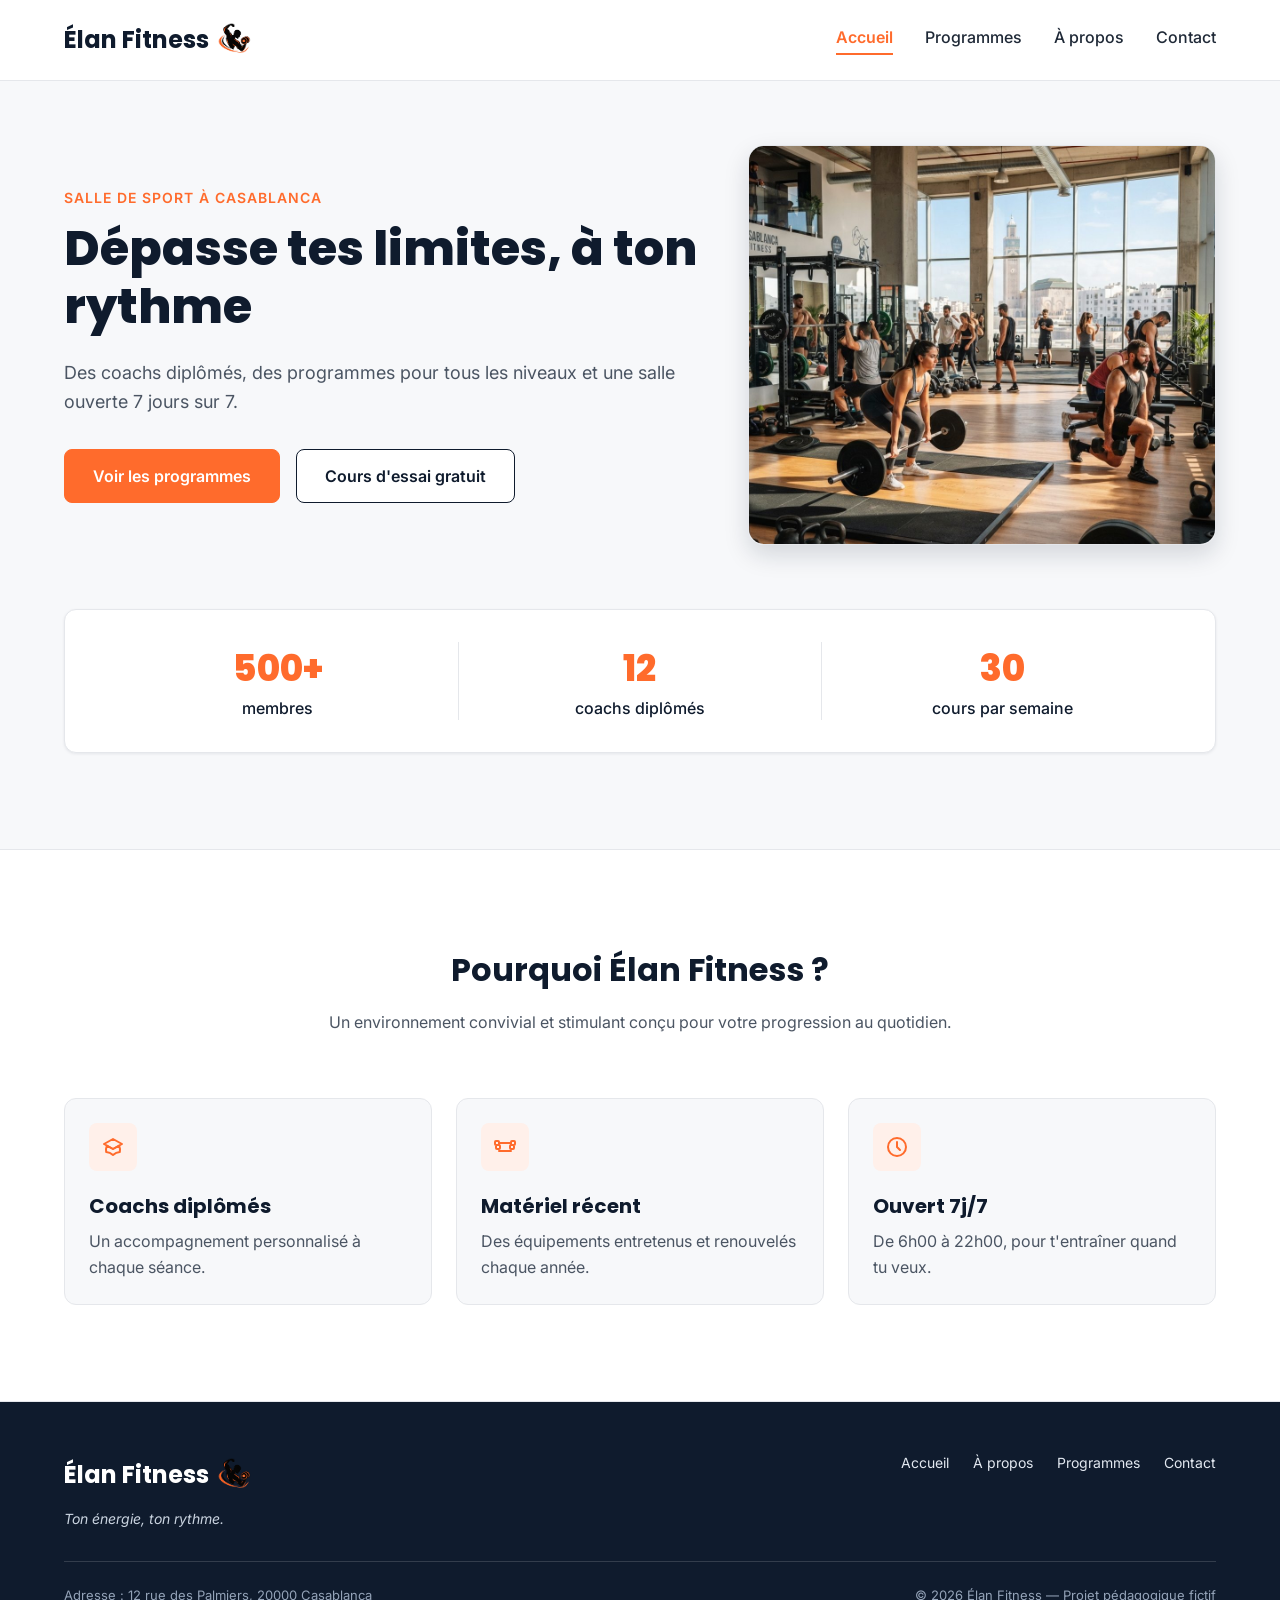
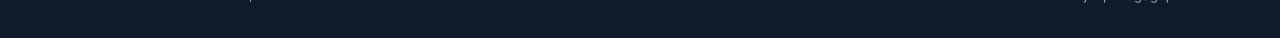
==== commit cd67a82c: "fixed title" ====
--- a/index.html
+++ b/index.html
@@ -8,7 +8,7 @@
   <meta name="description"
     content="Élan Fitness, salle de sport à Casablanca : musculation, yoga, cardio et boxe fitness avec des coachs diplômés.">
 
-  <title>Élan Fitness | Accueil</title>
+  <title>Élan Fitness | Fitness, Musculation et Bien-être</title>
 
   <link rel="icon" type="image/x-icon" href="/img/logo.png">
 
--- a/style.css
+++ b/style.css
@@ -36,7 +36,6 @@
 
 img {
   display: block;
-  max-width: 100%;
 }
 
 a:focus-visible,
@@ -63,7 +62,6 @@
 }
 
 .section-titre {
-  max-width: 640px;
   margin: 0 auto 64px;
   text-align: center;
 }
@@ -240,7 +238,6 @@
 }
 
 .hero-description {
-  max-width: 520px;
   font-size: 18px;
   line-height: 1.6;
   color: #4B5563;
@@ -318,13 +315,10 @@
   align-items: center;
   gap: 64px;
   width: 100%;
-  min-width: 0;
 }
 
 .apropos-texte {
   flex: 7;
-  min-width: 0;
-  max-width: 100%;
   overflow-wrap: break-word;
 }
 
@@ -733,7 +727,6 @@
 
   .conteneur {
     width: 100%;
-    max-width: 100%;
     padding-left: 16px;
     padding-right: 16px;
   }
@@ -844,7 +837,6 @@
   .hero-texte,
   .hero-image {
     width: 100%;
-    max-width: 100%;
   }
 
   .hero-texte h1 {
@@ -892,7 +884,6 @@
 
   .apropos-texte {
     width: 100%;
-    max-width: 100%;
     flex: none;
   }
 
@@ -902,7 +893,6 @@
 
   .apropos-image {
     width: 100%;
-    max-width: 100%;
     height: auto;
     aspect-ratio: 4 / 3;
     flex: none;
@@ -949,4 +939,8 @@
     text-align: center;
   }
 
-}
+  .pied-de-page .menu{
+    display: none;
+  }
+
+}
